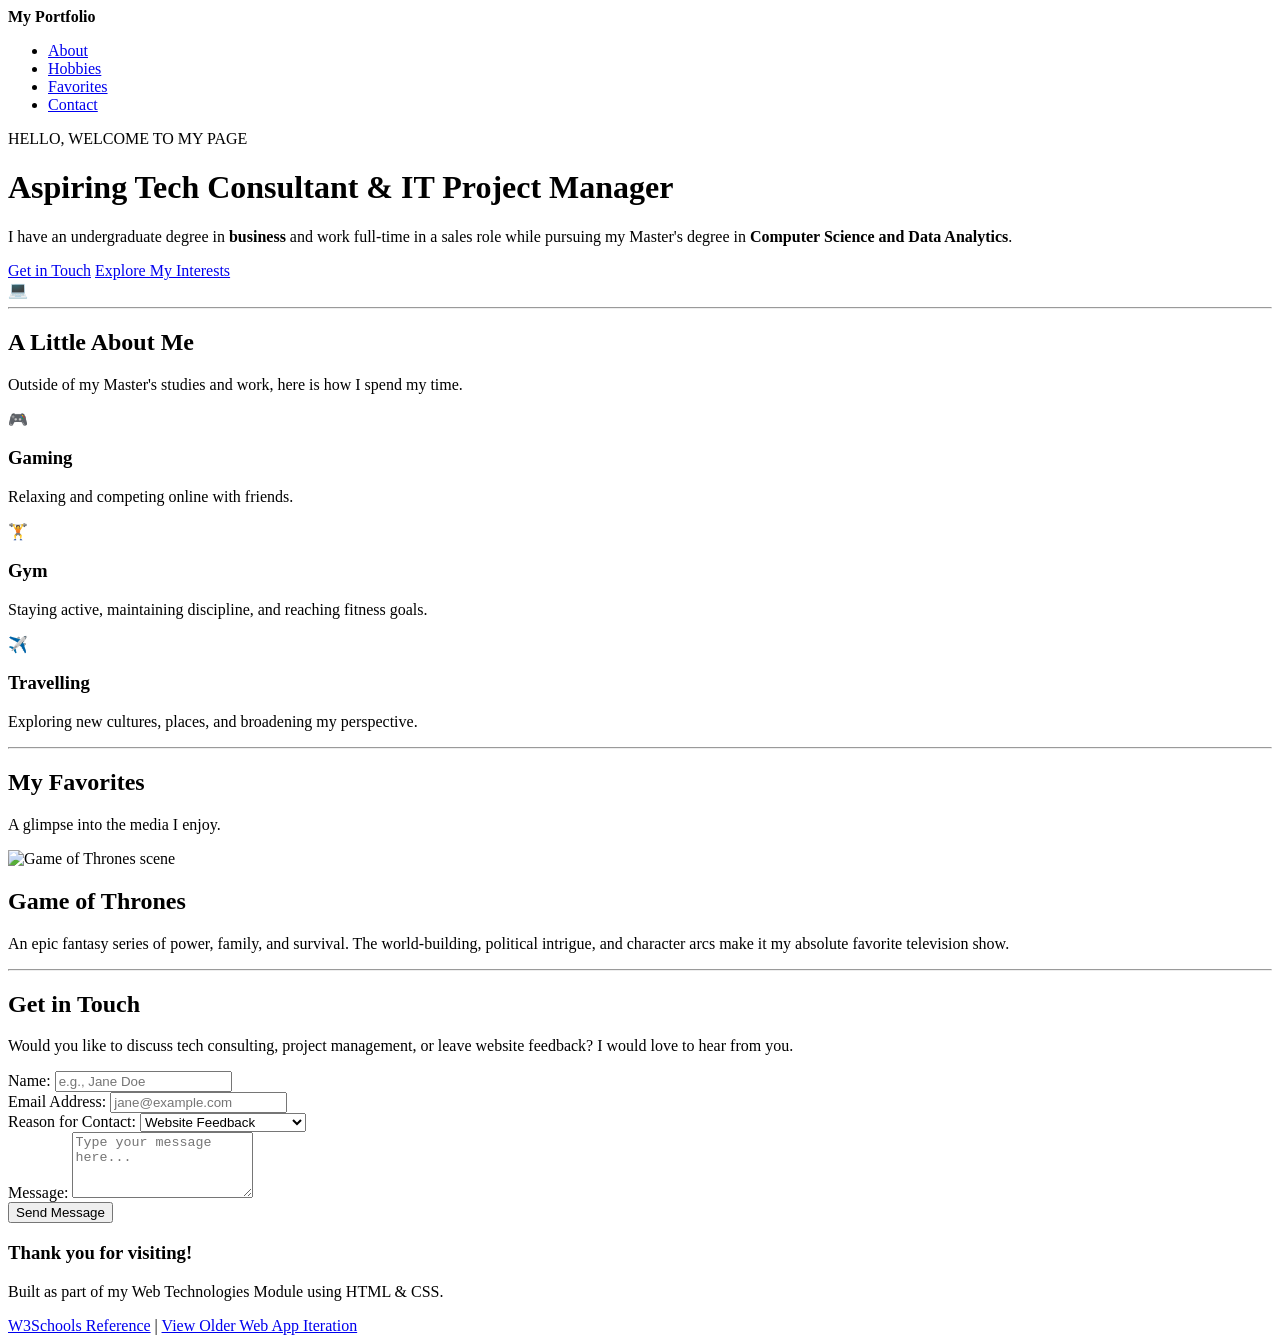
==== 5thwebapp.html @ 15435cc7 "Add files via upload" ====
<!DOCTYPE html>
<html lang="en">
<head>
    <meta charset="UTF-8">
    <meta name="viewport" content="width=device-width, initial-scale=1.0">
    <title>My Web Development Portfolio</title>
    <link rel="stylesheet" href="style.css">
</head>
<body>

    <!-- 1. Top Navigation Bar -->
    <nav class="navbar">
        <div class="nav-brand">
            <strong>My Portfolio</strong>
        </div>
        <ul class="nav-links">
            <li><a href="#hero">About</a></li>
            <li><a href="#hobbies">Hobbies</a></li>
            <li><a href="#favorites">Favorites</a></li>
            <li><a href="#contact">Contact</a></li>
        </ul>
    </nav>

    <!-- 2. Hero Section (Split Layout) -->
    <header id="hero" class="hero-section">
        <div class="hero-text">
            <span class="greeting">HELLO, WELCOME TO MY PAGE</span>
            <h1>Aspiring Tech Consultant & IT Project Manager</h1>
            <p>
                I have an undergraduate degree in <strong>business</strong> and work full-time in a sales role while pursuing my Master's degree in <strong>Computer Science and Data Analytics</strong>. 
            </p>
            <div class="hero-buttons">
                <a href="#contact" class="btn btn-primary">Get in Touch</a>
                <a href="#favorites" class="btn btn-secondary">Explore My Interests</a>
            </div>
        </div>
        <div class="hero-image">
            <!-- Placeholder for a future professional photo or graphic -->
            <div class="image-placeholder">💻</div>
        </div>
    </header>

    <hr class="section-divider">

    <!-- 3. Hobbies Section (3-Column Grid) -->
    <section id="hobbies" class="hobbies-section">
        <div class="section-header">
            <h2>A Little About Me</h2>
            <p>Outside of my Master's studies and work, here is how I spend my time.</p>
        </div>

        <div class="hobby-grid">
            <div class="hobby-card">
                <span class="hobby-icon">🎮</span>
                <h3>Gaming</h3>
                <p>Relaxing and competing online with friends.</p>
            </div>
            <div class="hobby-card">
                <span class="hobby-icon">🏋️</span>
                <h3>Gym</h3>
                <p>Staying active, maintaining discipline, and reaching fitness goals.</p>
            </div>
            <div class="hobby-card">
                <span class="hobby-icon">✈️</span>
                <h3>Travelling</h3>
                <p>Exploring new cultures, places, and broadening my perspective.</p>
            </div>
        </div>
    </section>

    <hr class="section-divider">

    <!-- 4. Favorites Section (Split Layout like their 'Learning' section) -->
    <section id="favorites" class="favorites-section">
        <div class="section-header">
            <h2>My Favorites</h2>
            <p>A glimpse into the media I enjoy.</p>
        </div>

        <div class="favorites-split">
            <div class="favorites-image-container">
                <!-- Pointing directly to your uploaded GoT image -->
                <img src="image_359d26.jpg" alt="Game of Thrones scene" class="featured-img">
            </div>
            <div class="favorites-text">
                <h2>Game of Thrones</h2>
                <p>An epic fantasy series of power, family, and survival. The world-building, political intrigue, and character arcs make it my absolute favorite television show.</p>
            </div>
        </div>
    </section>

    <hr class="section-divider">

    <!-- 5. Contact Form Section -->
    <section id="contact" class="contact-section">
        <div class="section-header">
            <h2>Get in Touch</h2>
            <p>Would you like to discuss tech consulting, project management, or leave website feedback? I would love to hear from you.</p>
        </div>

        <div class="form-container">
            <form action="#" method="POST" class="contact-form">
                <div class="form-row">
                    <div class="form-group">
                        <label for="visitor-name">Name:</label>
                        <input type="text" id="visitor-name" name="visitor_name" placeholder="e.g., Jane Doe" required>
                    </div>
                    <div class="form-group">
                        <label for="visitor-email">Email Address:</label>
                        <input type="email" id="visitor-email" name="visitor_email" placeholder="jane@example.com" required>
                    </div>
                </div>

                <div class="form-group">
                    <label for="inquiry-type">Reason for Contact:</label>
                    <select id="inquiry-type" name="inquiry_type">
                        <option value="feedback">Website Feedback</option>
                        <option value="networking">Professional Networking</option>
                        <option value="other">Other</option>
                    </select>
                </div>

                <div class="form-group">
                    <label for="visitor-message">Message:</label>
                    <textarea id="visitor-message" name="visitor_message" rows="4" placeholder="Type your message here..." required></textarea>
                </div>

                <button type="submit" class="btn btn-primary btn-block">Send Message</button>
                <p id="form-status" aria-live="polite" role="status"></p>
            </form>
        </div>
    </section>

    <!-- 6. Footer -->
    <footer class="portfolio-footer">
        <h3>Thank you for visiting!</h3>
        <p>Built as part of my Web Technologies Module using HTML & CSS.</p>
        <div class="footer-links">
            <a href="https://www.w3schools.com" target="_blank" rel="noopener noreferrer">W3Schools Reference</a> | 
            <a href="https://aosmann23.github.io/4thwebpage/" target="_blank" rel="noopener noreferrer">View Older Web App Iteration</a>
        </div>
    </footer>

</body>
</html>
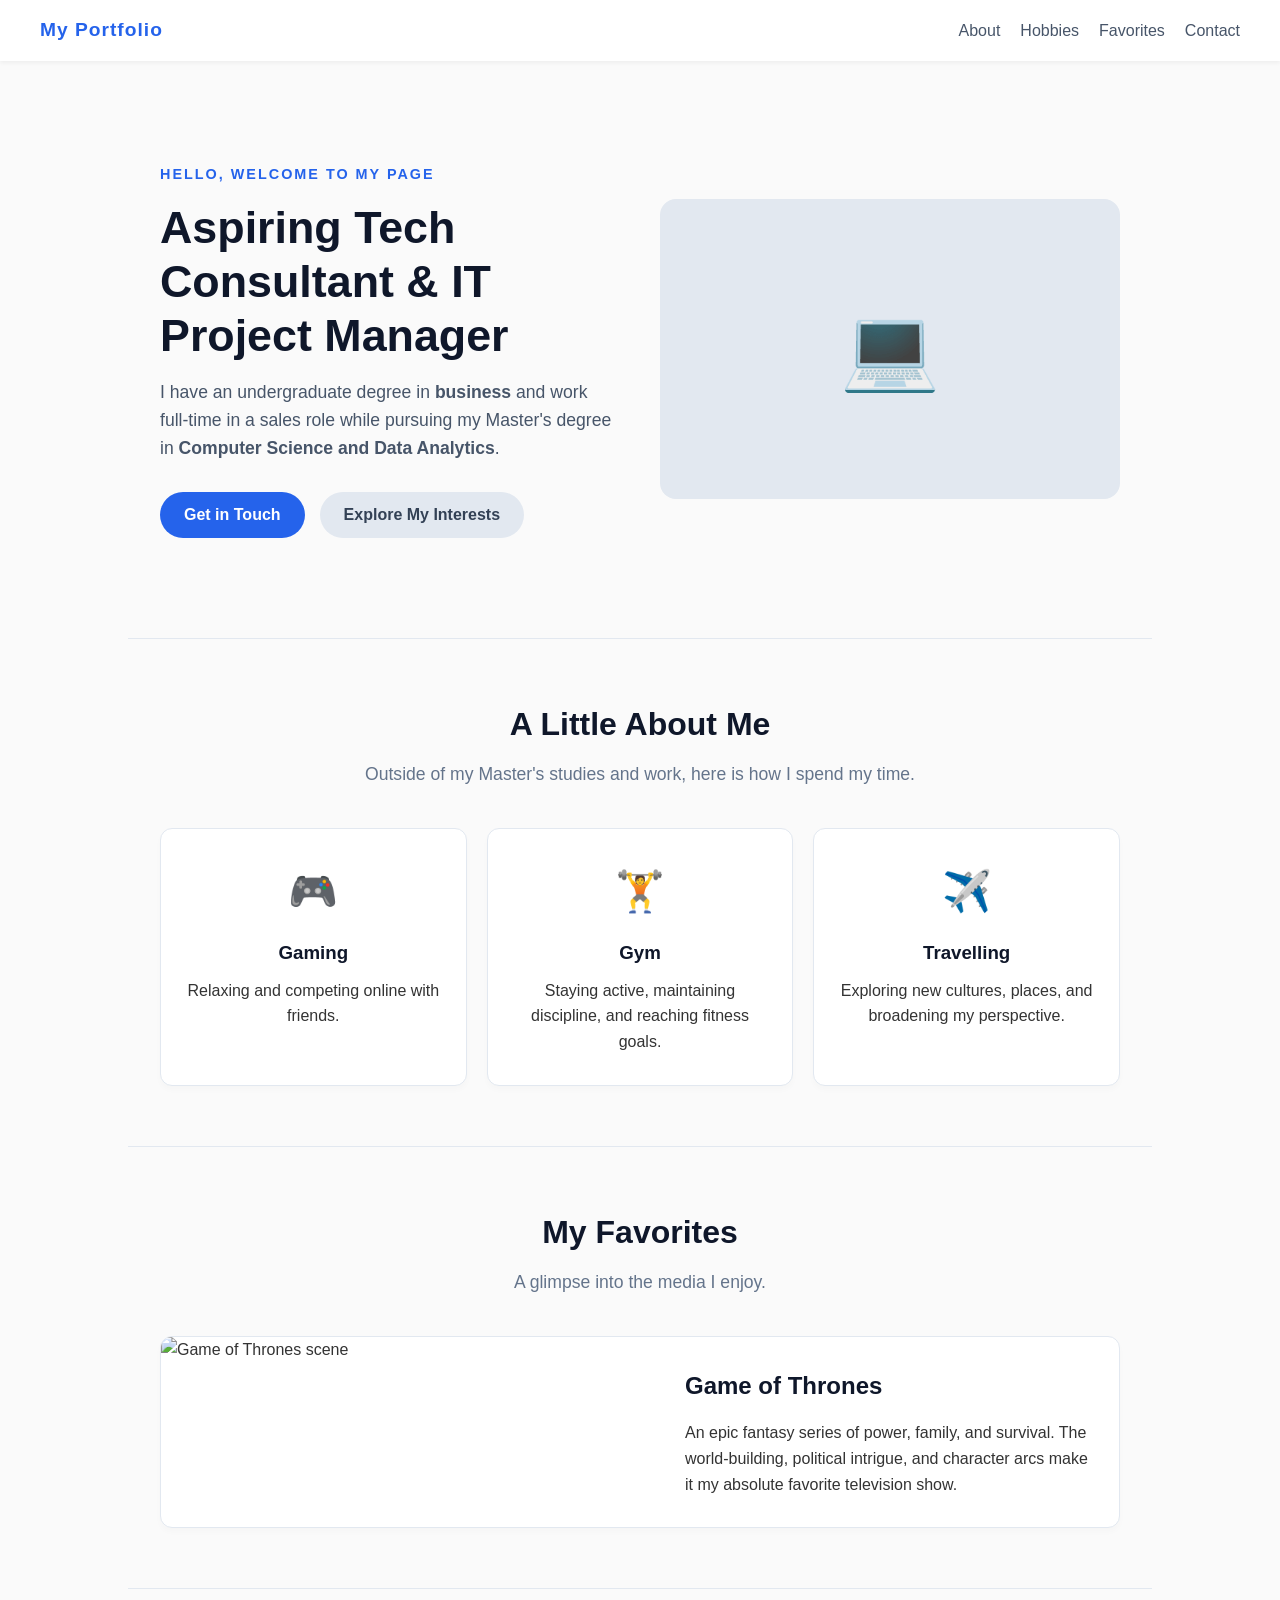
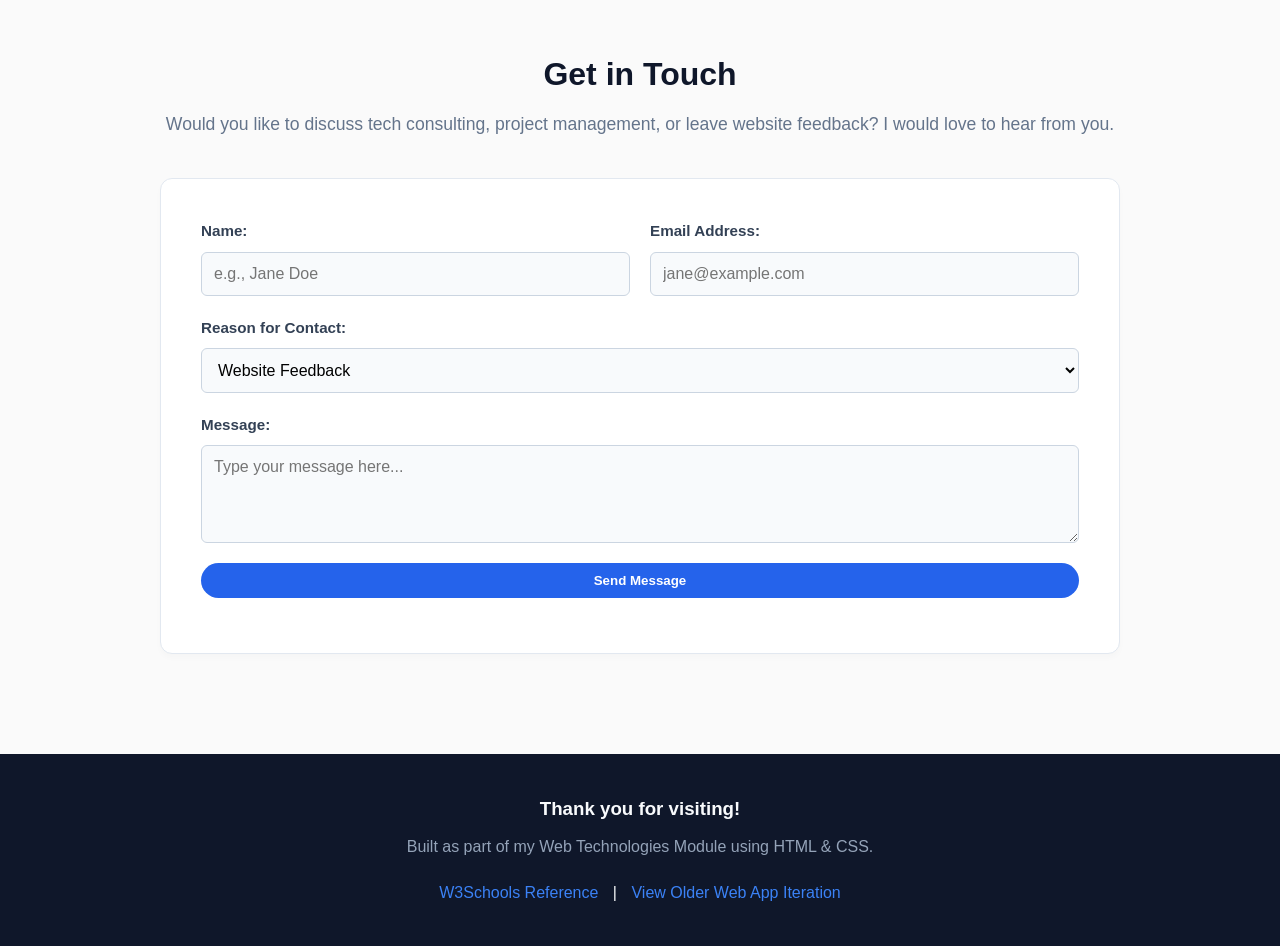
==== commit d494cd72: "Update 5thwebapp.html" ====
--- a/5thwebapp.html
+++ b/5thwebapp.html
@@ -4,7 +4,7 @@
     <meta charset="UTF-8">
     <meta name="viewport" content="width=device-width, initial-scale=1.0">
     <title>My Web Development Portfolio</title>
-    <link rel="stylesheet" href="style.css">
+    <link rel="stylesheet" href="5thstyle.css">
 </head>
 <body>
 
@@ -142,4 +142,4 @@
     </footer>
 
 </body>
-</html>+</html>
--- a/5thstyle.css
+++ b/5thstyle.css
@@ -0,0 +1,337 @@
+/* ==========================================================================
+   Global Reset & Variables
+   ========================================================================== */
+* {
+    box-sizing: border-box;
+    margin: 0;
+    padding: 0;
+}
+
+body {
+    font-family: 'Segoe UI', Tahoma, Geneva, Verdana, sans-serif;
+    color: #333;
+    line-height: 1.6;
+    background-color: #fafafa;
+}
+
+/* Reusable Button Styles */
+.btn {
+    display: inline-block;
+    padding: 10px 24px;
+    border-radius: 30px;
+    text-decoration: none;
+    font-weight: bold;
+    transition: all 0.3s ease;
+    border: none;
+    cursor: pointer;
+    text-align: center;
+}
+
+.btn-primary {
+    background-color: #2563eb;
+    color: white;
+}
+
+.btn-primary:hover {
+    background-color: #1d4ed8;
+    box-shadow: 0 4px 8px rgba(37, 99, 235, 0.3);
+}
+
+.btn-secondary {
+    background-color: #e2e8f0;
+    color: #334155;
+}
+
+.btn-secondary:hover {
+    background-color: #cbd5e1;
+}
+
+.btn-block {
+    width: 100%;
+}
+
+/* Horizontal Dividers */
+.section-divider {
+    border: 0;
+    height: 1px;
+    background-color: #e2e8f0;
+    width: 80%;
+    margin: 0 auto;
+}
+
+/* Common Section Styling */
+section {
+    padding: 60px 20px;
+    max-width: 1000px;
+    margin: 0 auto;
+}
+
+.section-header {
+    text-align: center;
+    margin-bottom: 40px;
+}
+
+.section-header h2 {
+    font-size: 2rem;
+    color: #0f172a;
+    margin-bottom: 10px;
+}
+
+.section-header p {
+    color: #64748b;
+    font-size: 1.1rem;
+}
+
+/* ==========================================================================
+   Navigation Bar
+   ========================================================================== */
+.navbar {
+    display: flex;
+    justify-content: space-between;
+    align-items: center;
+    padding: 15px 40px;
+    background-color: #ffffff;
+    box-shadow: 0 2px 4px rgba(0,0,0,0.05);
+    position: sticky;
+    top: 0;
+    z-index: 100;
+}
+
+.nav-brand strong {
+    font-size: 1.2rem;
+    color: #2563eb;
+    letter-spacing: 1px;
+}
+
+.nav-links {
+    list-style: none;
+    display: flex;
+    gap: 20px;
+}
+
+.nav-links a {
+    text-decoration: none;
+    color: #475569;
+    font-weight: 500;
+    transition: color 0.3s;
+}
+
+.nav-links a:hover {
+    color: #2563eb;
+}
+
+/* ==========================================================================
+   Hero Section
+   ========================================================================== */
+.hero-section {
+    display: grid;
+    grid-template-columns: 1fr;
+    gap: 40px;
+    padding: 80px 20px;
+    max-width: 1000px;
+    margin: 0 auto;
+    align-items: center;
+}
+
+.hero-text .greeting {
+    font-size: 0.9rem;
+    font-weight: bold;
+    color: #2563eb;
+    letter-spacing: 2px;
+}
+
+.hero-text h1 {
+    font-size: 2.8rem;
+    color: #0f172a;
+    line-height: 1.2;
+    margin: 15px 0;
+}
+
+.hero-text p {
+    font-size: 1.1rem;
+    color: #475569;
+    margin-bottom: 30px;
+}
+
+.hero-buttons {
+    display: flex;
+    gap: 15px;
+    flex-wrap: wrap;
+}
+
+.image-placeholder {
+    background-color: #e2e8f0;
+    height: 300px;
+    border-radius: 16px;
+    display: flex;
+    justify-content: center;
+    align-items: center;
+    font-size: 5rem;
+}
+
+/* ==========================================================================
+   Hobbies Grid (3 Columns)
+   ========================================================================== */
+.hobby-grid {
+    display: grid;
+    grid-template-columns: 1fr;
+    gap: 20px;
+}
+
+.hobby-card {
+    background-color: #ffffff;
+    padding: 30px 20px;
+    border-radius: 12px;
+    text-align: center;
+    box-shadow: 0 4px 6px rgba(0,0,0,0.02);
+    border: 1px solid #e2e8f0;
+    transition: transform 0.3s;
+}
+
+.hobby-card:hover {
+    transform: translateY(-5px);
+}
+
+.hobby-icon {
+    font-size: 2.5rem;
+    display: block;
+    margin-bottom: 15px;
+}
+
+.hobby-card h3 {
+    margin-bottom: 10px;
+    color: #0f172a;
+}
+
+/* ==========================================================================
+   Favorites Split Section
+   ========================================================================== */
+.favorites-split {
+    display: grid;
+    grid-template-columns: 1fr;
+    gap: 30px;
+    background-color: #ffffff;
+    border-radius: 12px;
+    overflow: hidden;
+    box-shadow: 0 4px 6px rgba(0,0,0,0.02);
+    border: 1px solid #e2e8f0;
+}
+
+.featured-img {
+    width: 100%;
+    height: 100%;
+    object-fit: cover;
+    display: block;
+}
+
+.favorites-text {
+    padding: 30px;
+    display: flex;
+    flex-direction: column;
+    justify-content: center;
+}
+
+.favorites-text h2 {
+    color: #0f172a;
+    margin-bottom: 15px;
+}
+
+/* ==========================================================================
+   Contact Form
+   ========================================================================== */
+.form-container {
+    background-color: #ffffff;
+    padding: 40px;
+    border-radius: 12px;
+    box-shadow: 0 4px 6px rgba(0,0,0,0.02);
+    border: 1px solid #e2e8f0;
+}
+
+.form-group {
+    margin-bottom: 20px;
+    display: flex;
+    flex-direction: column;
+}
+
+label {
+    font-weight: bold;
+    margin-bottom: 8px;
+    color: #334155;
+    font-size: 0.95rem;
+}
+
+input, select, textarea {
+    padding: 12px;
+    border: 1px solid #cbd5e1;
+    border-radius: 6px;
+    font-family: inherit;
+    font-size: 1rem;
+    background-color: #f8fafc;
+}
+
+input:focus, select:focus, textarea:focus {
+    outline: none;
+    border-color: #2563eb;
+    box-shadow: 0 0 0 3px rgba(37, 99, 235, 0.2);
+    background-color: #ffffff;
+}
+
+#form-status {
+    margin-top: 15px;
+    text-align: center;
+    font-weight: bold;
+}
+
+/* ==========================================================================
+   Footer
+   ========================================================================== */
+.portfolio-footer {
+    background-color: #0f172a;
+    color: #f8fafc;
+    text-align: center;
+    padding: 40px 20px;
+    margin-top: 40px;
+}
+
+.portfolio-footer h3 {
+    margin-bottom: 10px;
+}
+
+.portfolio-footer p {
+    color: #94a3b8;
+    margin-bottom: 20px;
+}
+
+.footer-links a {
+    color: #3b82f6;
+    text-decoration: none;
+    margin: 0 10px;
+}
+
+.footer-links a:hover {
+    text-decoration: underline;
+}
+
+/* ==========================================================================
+   Responsive Desktop Layout (>= 768px)
+   ========================================================================== */
+@media (min-width: 768px) {
+    .hero-section {
+        grid-template-columns: 1fr 1fr;
+        padding: 100px 20px;
+    }
+
+    .hobby-grid {
+        grid-template-columns: repeat(3, 1fr);
+    }
+
+    .favorites-split {
+        grid-template-columns: 1fr 1fr;
+    }
+
+    .form-row {
+        display: grid;
+        grid-template-columns: 1fr 1fr;
+        gap: 20px;
+    }
+}
